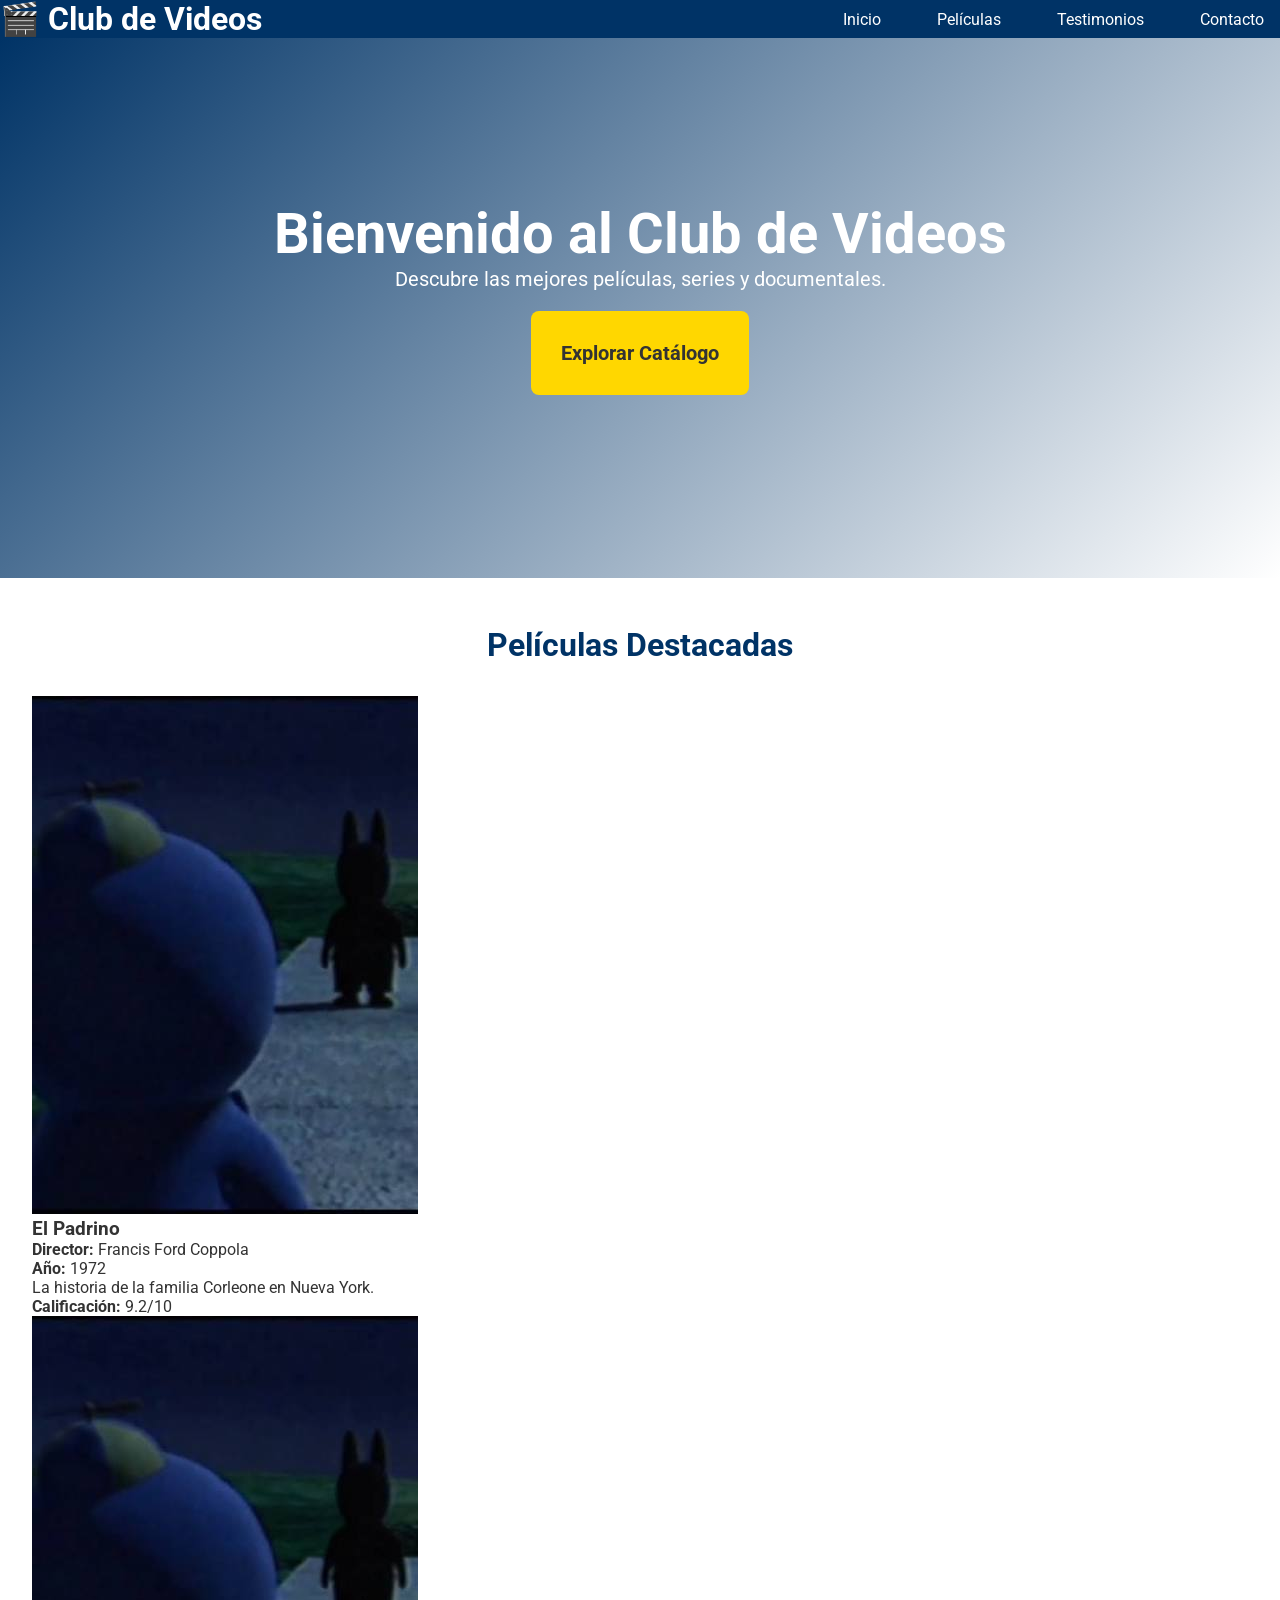
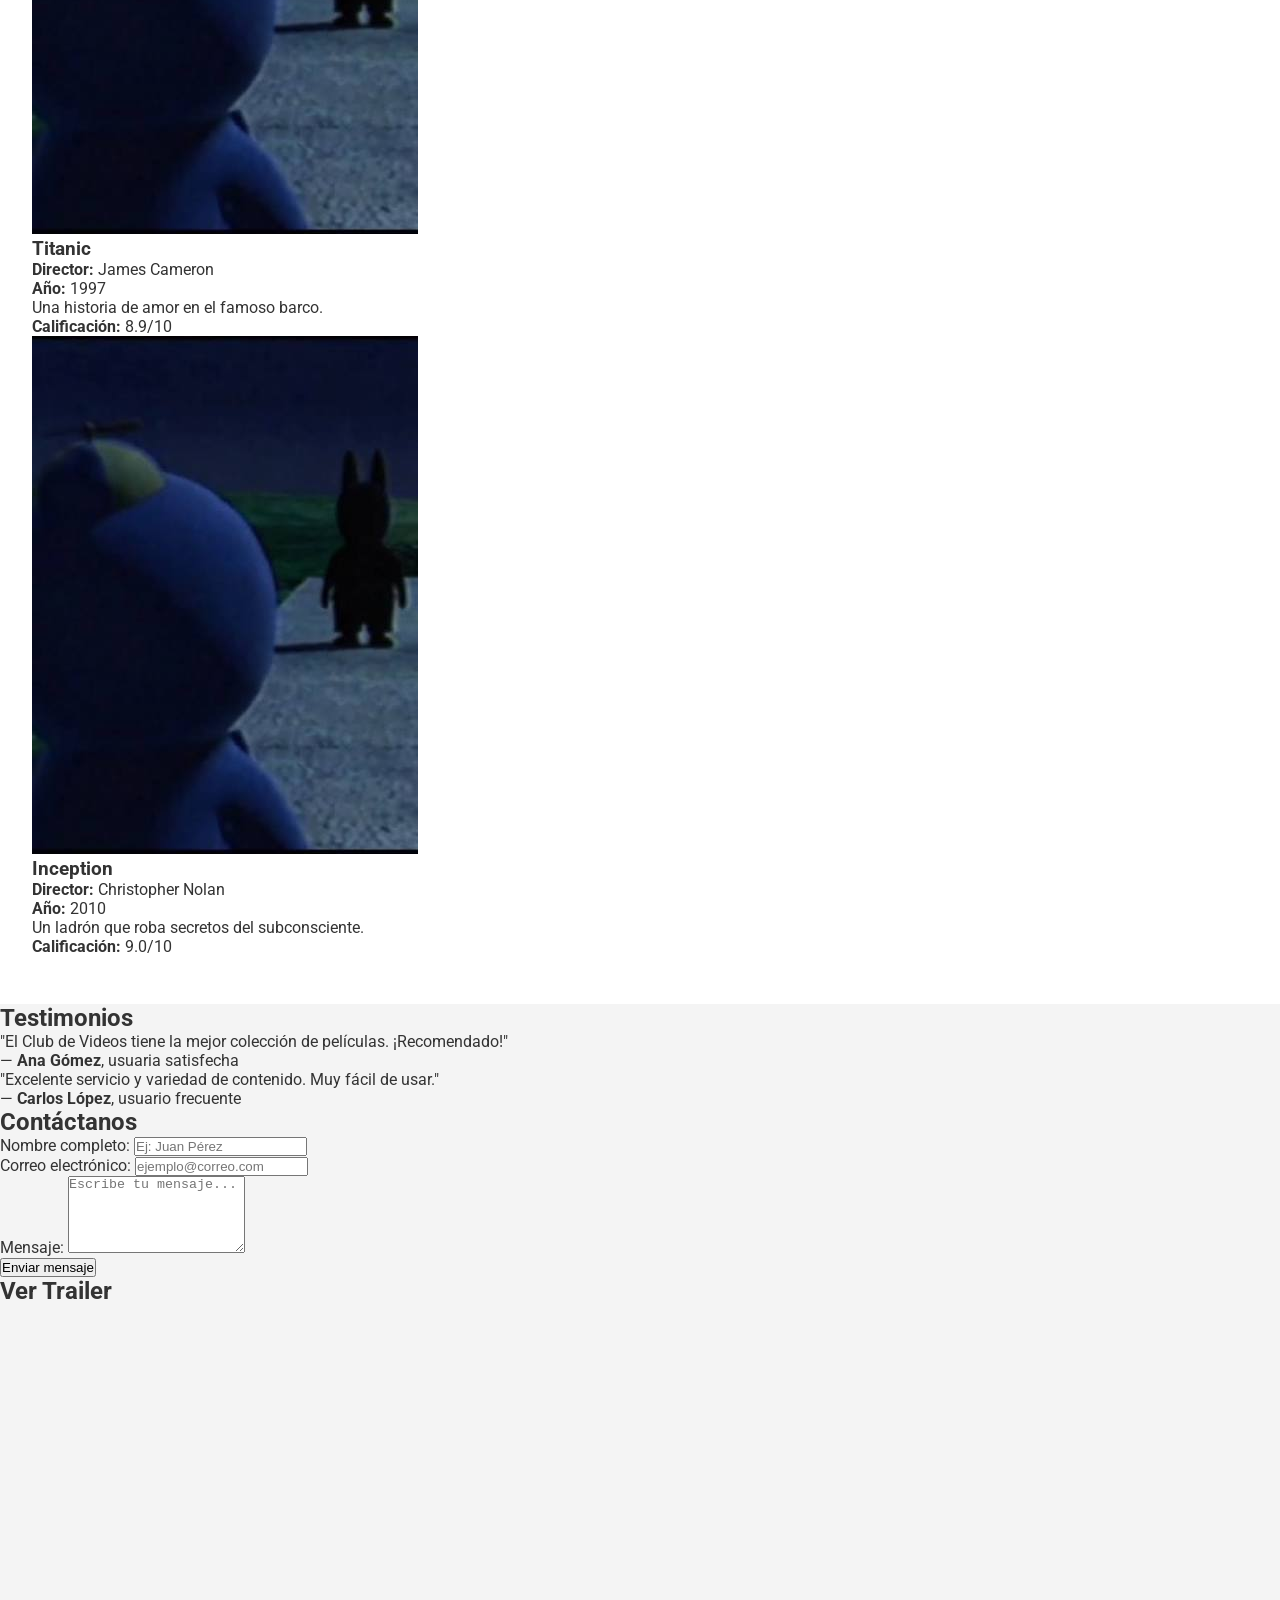
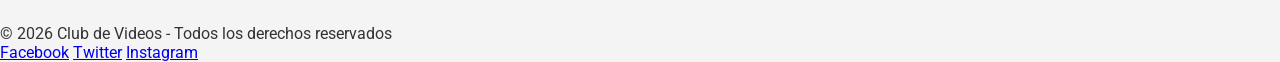
==== index0.html @ d49f8686 "Modificaciones de estilo" ====
<!DOCTYPE html>
<html lang="es">
<head>
    <meta charset="UTF-8">
    <meta name="viewport" content="width=device-width, initial-scale=1.0">
    <title>Club de Videos - Las mejores películas</title>
    <meta name="description" 
          content="Club de Videos: Disfruta de las mejores películas, series y documentales. ¡Suscríbete ahora!">
    <meta name="keywords" 
          content="películas, series, documentales, cine, entretenimiento, club de videos">
    <meta name="author" content="Club de Videos">
    <meta name="robots" content="index, follow">
    <meta property="og:title" content="Club de Videos">
    <meta property="og:description" 
          content="Disfruta de las mejores películas, series y documentales.">
    <meta property="og:image" content="https://clubvideos.com/og-image.jpg">
    <meta property="og:url" content="https://clubvideos.com">
    <meta property="og:type" content="website">
    <meta property="og:site_name" content="Club de Videos">
    <link rel="icon" href="assets/images/favicon.ico" type="image/x-icon">
    <link href="https://fonts.googleapis.com/css2?family=Roboto:wght@300;400;700&display=swap" 
          rel="stylesheet">
    <link rel="stylesheet" href="styles.css">
</head>
<body>
    <header>
        <h1>🎬 Club de Videos</h1>
        <nav>
            <ul>
                <li><a href="#inicio">Inicio</a></li>
                <li><a href="#peliculas">Películas</a></li>
                <li><a href="#testimonios">Testimonios</a></li>
                <li><a href="#contacto">Contacto</a></li>
            </ul>
        </nav>
    </header>
    <main>
        <section id="inicio">
            <h2>Bienvenido al Club de Videos</h2>
            <p>Descubre las mejores películas, series y documentales.</p>
            <a href="#peliculas">Explorar Catálogo</a>
        </section>
        <section id="peliculas">
            <h2>Películas Destacadas</h2>
            <div class="peliculas-grid">
                <article itemscope itemtype="https://schema.org/Movie">
                    <img itemprop="image" 
                         src="images/aus.jpg" 
                         alt="Cartel de la película El Padrino">
                    <h3 itemprop="name">El Padrino</h3>
                    <p><strong>Director:</strong> <span itemprop="director">Francis Ford Coppola</span></p>
                    <p><strong>Año:</strong> <span itemprop="datePublished">1972</span></p>
                    <p itemprop="description">La historia de la familia Corleone en Nueva York.</p>
                    <p><strong>Calificación:</strong> 
                        <span itemprop="aggregateRating" itemscope itemtype="https://schema.org/AggregateRating">
                            <span itemprop="ratingValue">9.2</span>/10
                        </span>
                    </p>
                </article>
                <article itemscope itemtype="https://schema.org/Movie">
                    <img itemprop="image" 
                         src="images/aus.jpg" 
                         alt="Cartel de la película Titanic">
                    <h3 itemprop="name">Titanic</h3>
                    <p><strong>Director:</strong> <span itemprop="director">James Cameron</span></p>
                    <p><strong>Año:</strong> <span itemprop="datePublished">1997</span></p>
                    <p itemprop="description">Una historia de amor en el famoso barco.</p>
                    <p><strong>Calificación:</strong> 
                        <span itemprop="aggregateRating" itemscope itemtype="https://schema.org/AggregateRating">
                            <span itemprop="ratingValue">8.9</span>/10
                        </span>
                    </p>
                </article>
                <article itemscope itemtype="https://schema.org/Movie">
                    <img itemprop="image" 
                         src="images/aus.jpg" 
                         alt="Cartel de la película Inception">
                    <h3 itemprop="name">Inception</h3>
                    <p><strong>Director:</strong> <span itemprop="director">Christopher Nolan</span></p>
                    <p><strong>Año:</strong> <span itemprop="datePublished">2010</span></p>
                    <p itemprop="description">Un ladrón que roba secretos del subconsciente.</p>
                    <p><strong>Calificación:</strong> 
                        <span itemprop="aggregateRating" itemscope itemtype="https://schema.org/AggregateRating">
                            <span itemprop="ratingValue">9.0</span>/10
                        </span>
                    </p>
                </article>
            </div>
        </section>
        <section id="testimonios">
            <h2>Testimonios</h2>
            <blockquote>
                "El Club de Videos tiene la mejor colección de películas. ¡Recomendado!"
            </blockquote>
            <p>— <strong>Ana Gómez</strong>, usuaria satisfecha</p>
            
            <blockquote>
                "Excelente servicio y variedad de contenido. Muy fácil de usar."
            </blockquote>
            <p>— <strong>Carlos López</strong>, usuario frecuente</p>
        </section>
        <section id="contacto">
            <h2>Contáctanos</h2>
            <form action="/api/contacto" method="POST">
                <div>
                    <label for="nombre">Nombre completo:</label>
                    <input type="text" 
                           id="nombre" 
                           name="nombre" 
                           required 
                           minlength="3" 
                           maxlength="50" 
                           placeholder="Ej: Juan Pérez">
                </div>
                <div>
                    <label for="email">Correo electrónico:</label>
                    <input type="email" 
                           id="email" 
                           name="email" 
                           required 
                           placeholder="ejemplo@correo.com">
                </div>
                <div>
                    <label for="mensaje">Mensaje:</label>
                    <textarea id="mensaje" 
                              name="mensaje" 
                              required 
                              minlength="10" 
                              rows="5" 
                              placeholder="Escribe tu mensaje..."></textarea>
                </div>
                <button type="submit">Enviar mensaje</button>
            </form>
        </section>
    </main>
    <section id="trailers">
        <h2>Ver Trailer</h2>
        <iframe width="560" 
                height="315" 
                src="https://www.youtube.com/embed/KGW_5fPY6As?si=II7alvJVHbqDwsUa" 
                title="Trailer de película" 
                frameborder="0" 
                allow="accelerometer; autoplay; clipboard-write; encrypted-media; gyroscope; picture-in-picture" 
                allowfullscreen>
        </iframe>
    </section>
    <footer>
        <p>&copy; 2026 Club de Videos - Todos los derechos reservados</p>
        <!-- Enlaces a redes sociales (se estilarán en la Semana 3) -->
        <div class="social-links">
            <a href="#">Facebook</a>
            <a href="#">Twitter</a>
            <a href="#">Instagram</a>
        </div>
    </footer>
    <style>

    </style>
</body>
</html>
---- styles.css ----
:root{
    --color-primary:#003366;
    --color-primary-light:#004c99;
    --color-secondary:#ffd700;
    --color-background:#f4f4f4;
    --color-text:#333333;
    --color-text-light:#666666;
    --color-white:#fff; /* #ffffff */

    /* Tipos de fuentes */
    --font-family:'Roboto', arial, sans-serif;
    --font-size-base:16px;
    --font-size-large:1.25rem;
    --font-size-xl:2rem;
    --font-size-xxl:3.5rem;

    /* Espaciados */
    --spacing-small:8px;
    --spacing-medium:16px;
    --spacing-large:24px;
    --spacing-xl:32px;
    --spacing-xxl:48px;

    /* Transiciones */
    --transition-fast: 0.2s ease;
    --transition-medium: 0.3s ease;
}

*{
    margin:0; /* px */
    padding:0; /* Contenido va a estar en toda la página */
    box-sizing: border-box;
}

body{
    font-family: var(--font-family);
    font-size: var(--font-size-base);
    color: var(--color-text);
    background-color: var(--color-background);
}

header{
    display:flex;
    justify-content: space-between; /* Da espacio entre los elementos */
    align-items: center; /* Centrear elementos verticalmente */

    background-color: var(--color-primary);
    color: var(--color-white);
}

header h1{
    font-size: var(--font-size-xl);
    font-weight: 700;
    color: var(--color-white);
}

nav ul{
    display: flex;
    list-style: none;
    gap: var(--spacing-large);
}

nav ul li a{
    color: var(--color-white);
    text-decoration: none;
    padding: var(--spacing-small) var(--spacing-medium);
    border-radius: 4px;
}

nav ul li a:hover{
    background-color: #585858;
    color: var(--color-secondary);
}

#inicio{
    display: flex;
    flex-direction: column;
    justify-content: center;
    align-items: center;
    text-align: center;
    padding: var(--spacing-xxl) var(--spacing-xl);

    min-height: 60vh;
    background: linear-gradient(135deg, var(--color-primary), white);
    color: var(--color-white);
}

/* main section h2 */
#inicio h2{
    font-size: var(--font-size-xxl);
    font-weight: 700;
}

#inicio p{
    font-size: var(--font-size-large);
}

#inicio a{
    background-color: var(--color-secondary);
    color: var(--color-text);
    border-radius: 8px;
    text-decoration: none;
    font-weight: 700;
    font-size: var(--font-size-large);
    margin: 20px;
    padding: 30px;
    transition: all var(--transition-medium);
    animation: fadeIn 2s ease-in-out;
}

#inicio a:hover{
    transform: scale(1.05);
    box-shadow: var(--color-text);
    background-color: #f7dc3f;
}

#peliculas{
    padding: var(--spacing-xxl) var(--font-size-xl);
    background-color: var(--color-white);
}

#peliculas h2{
    font-size: var(--font-size-xl);
    color: var(--color-primary);
    text-align: center;
    margin-bottom: var(--spacing-xl);
}
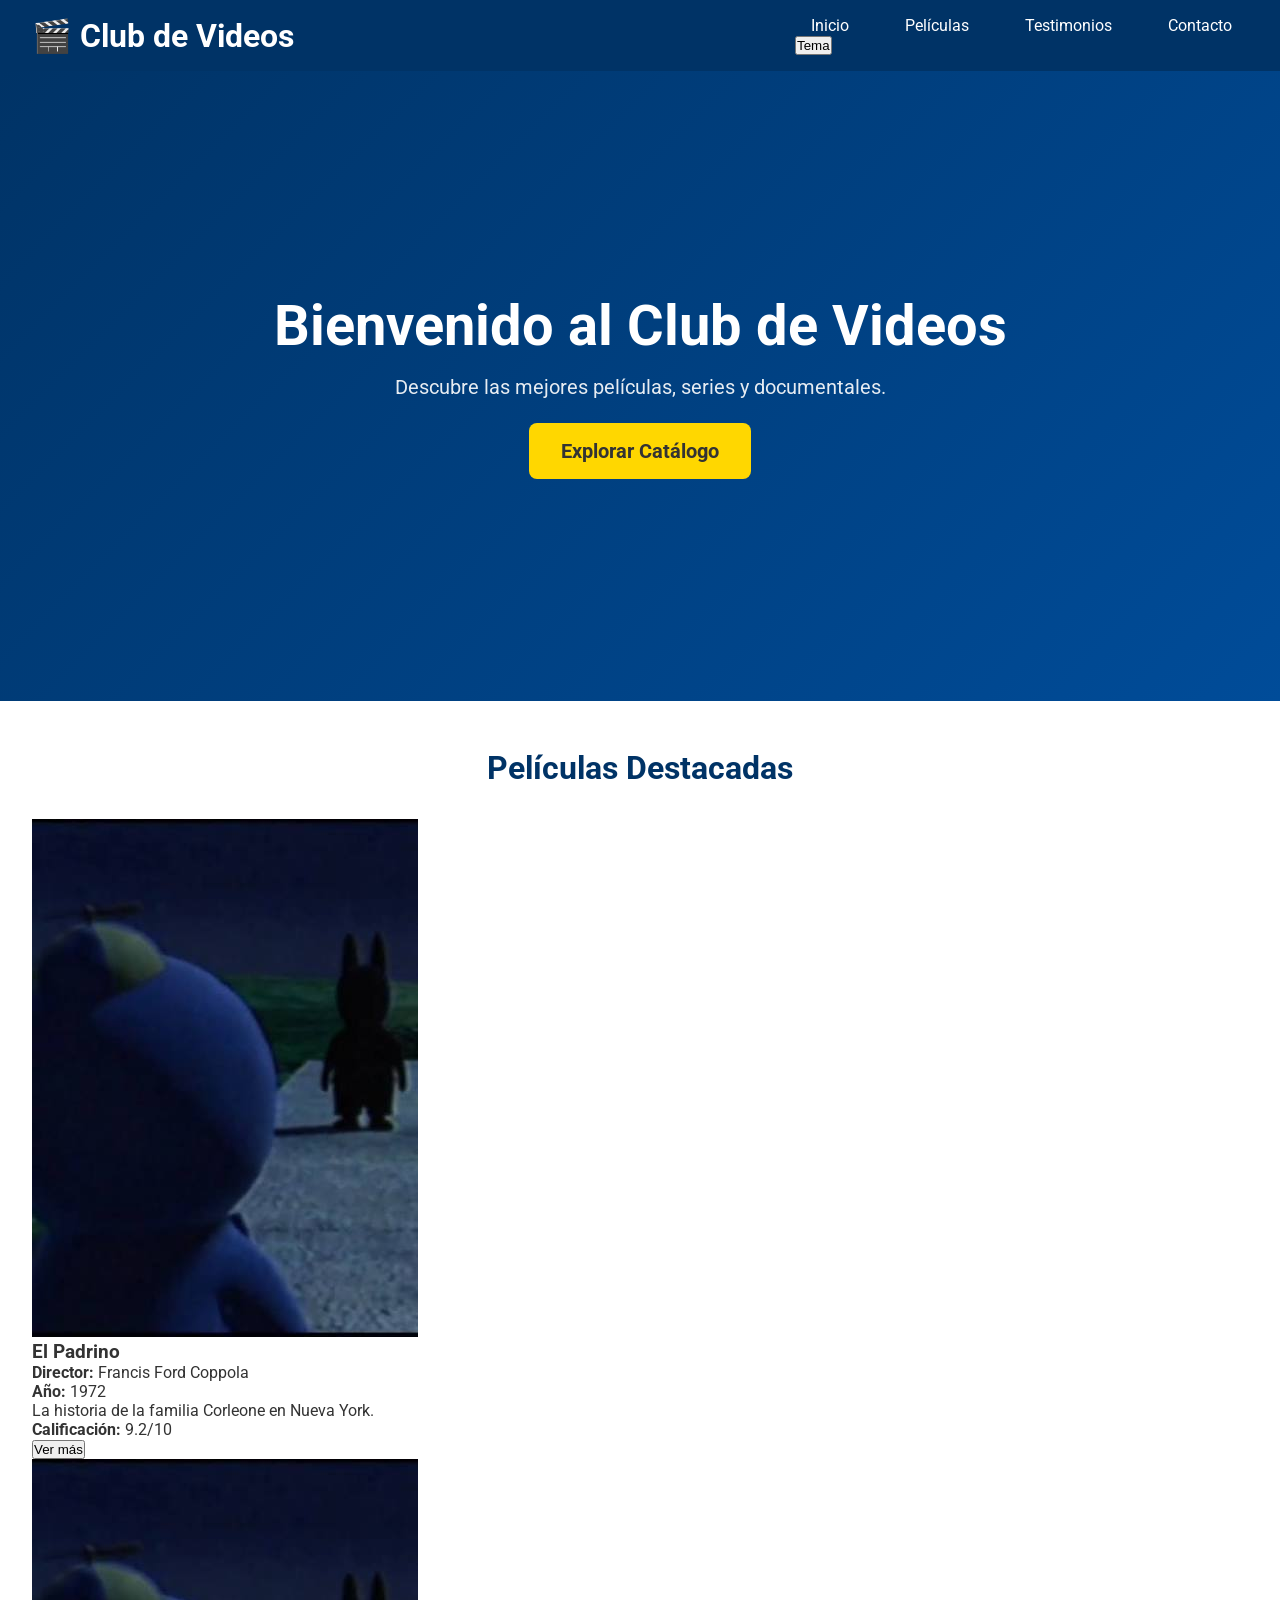
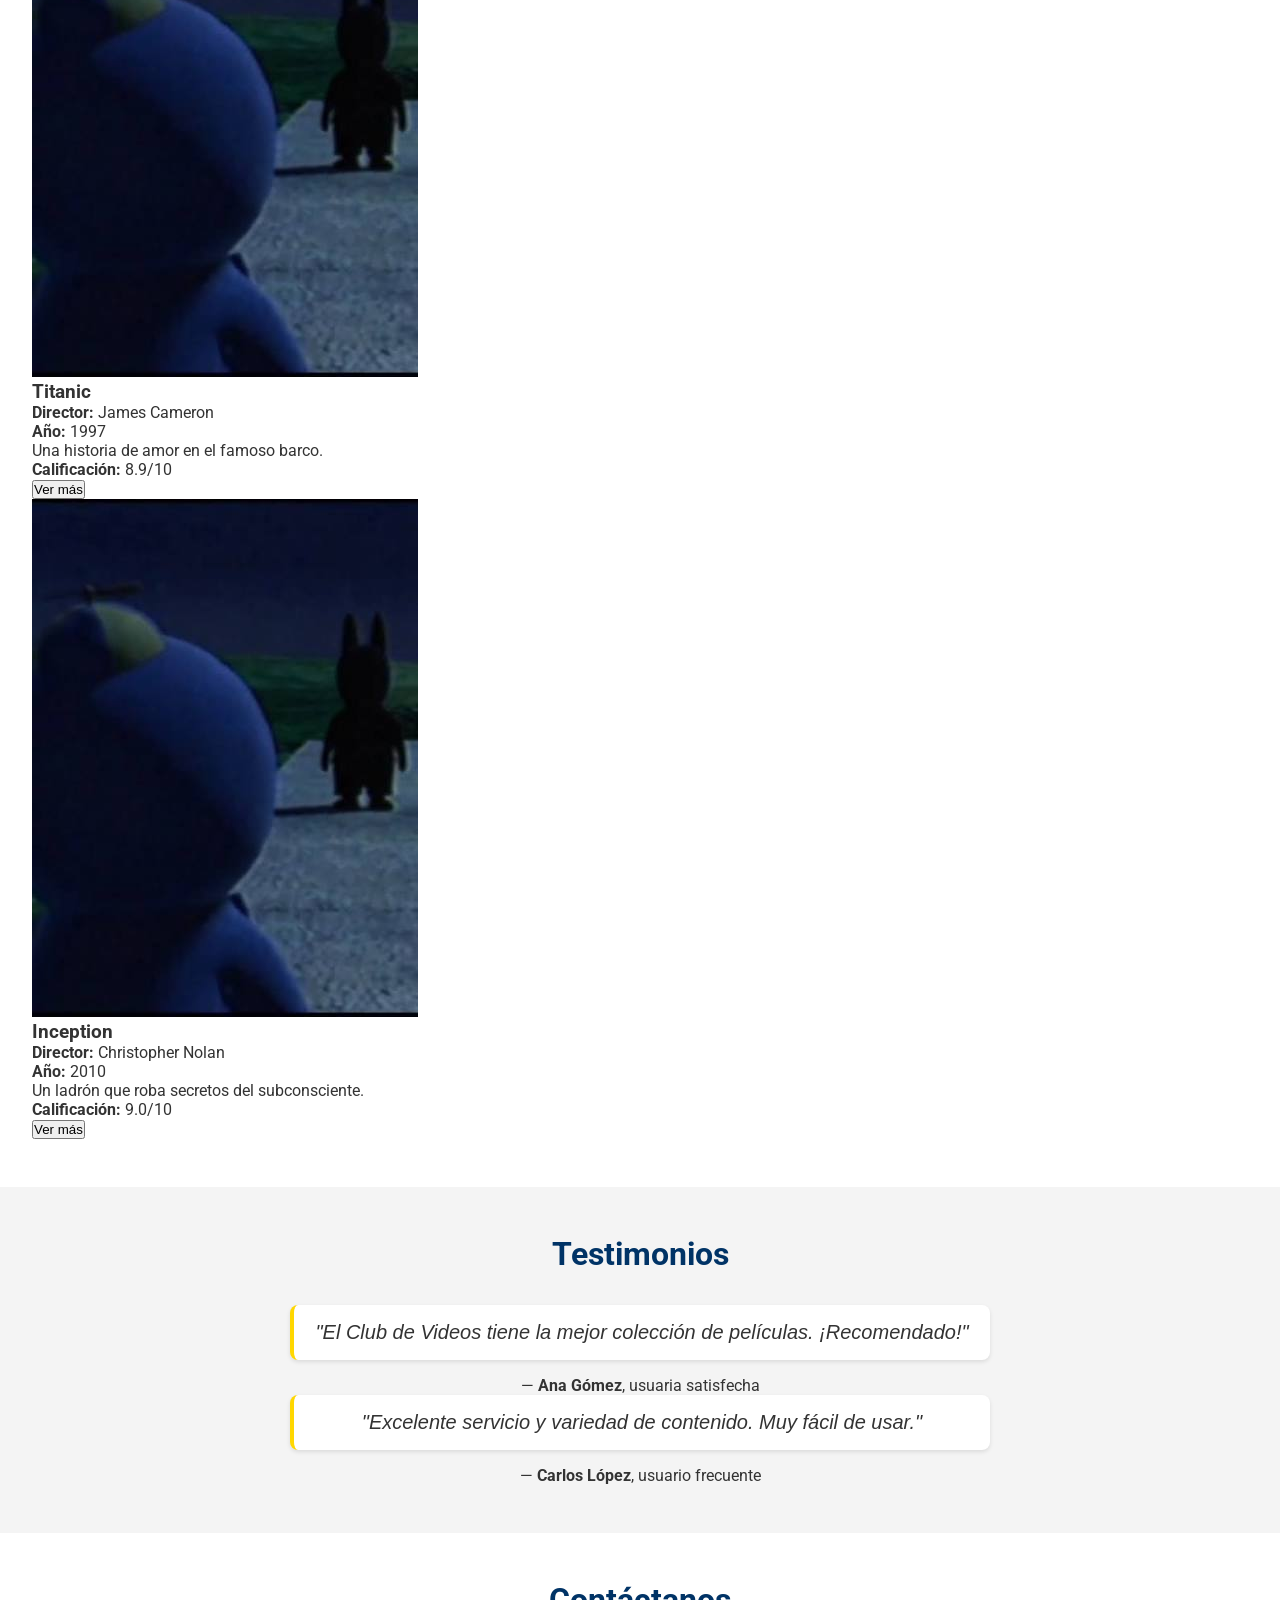
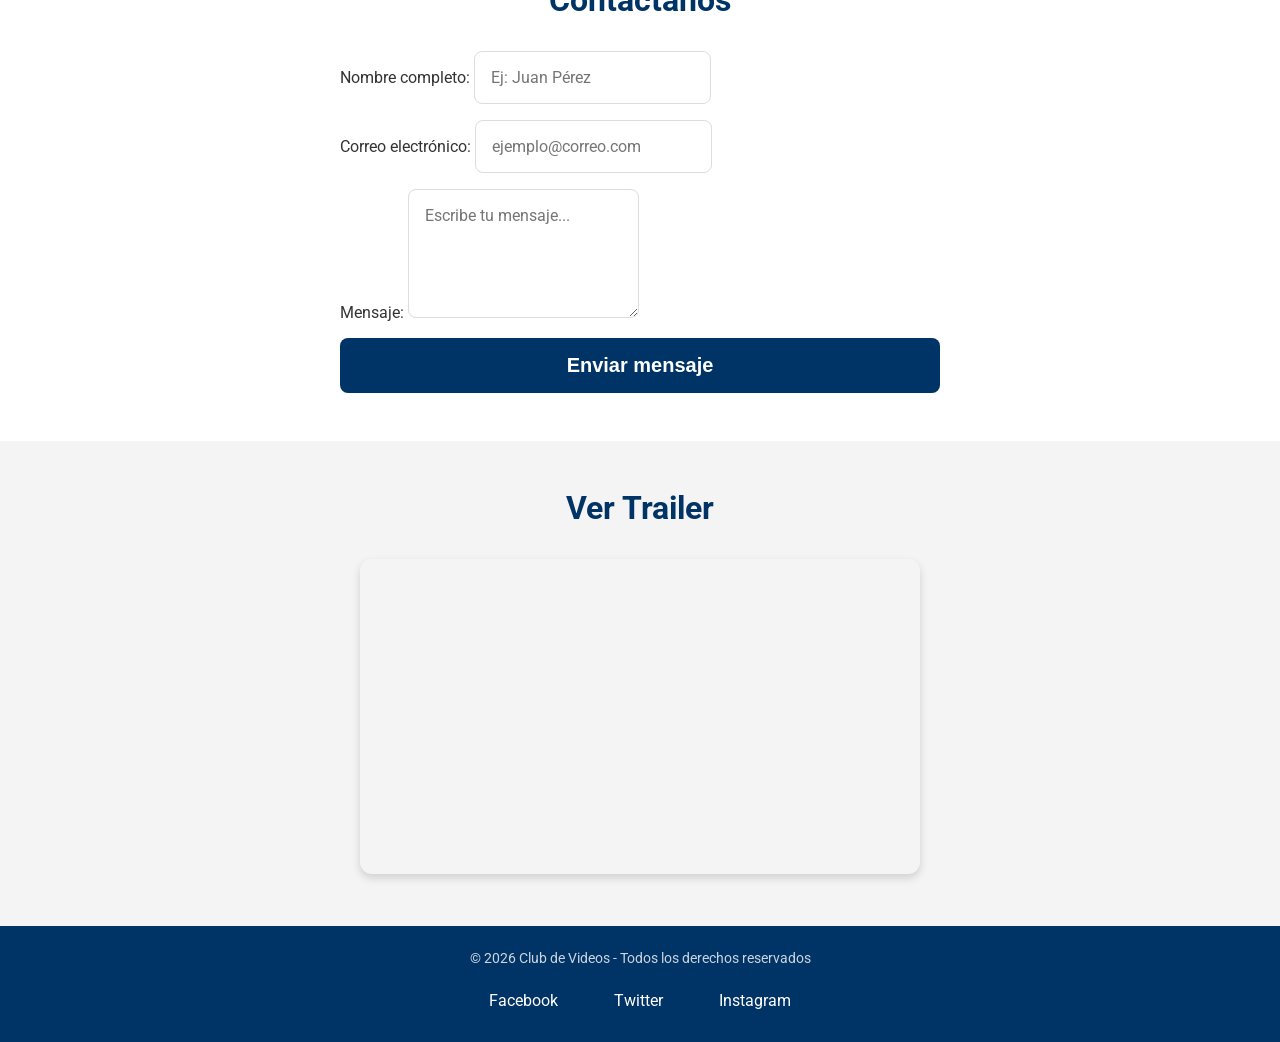
==== commit 03ae9dc7: "Organización de la página web" ====
--- a/index0.html
+++ b/index0.html
@@ -23,78 +23,82 @@
     <link rel="stylesheet" href="styles.css">
 </head>
 <body>
-    <header>
-        <h1>🎬 Club de Videos</h1>
-        <nav>
-            <ul>
-                <li><a href="#inicio">Inicio</a></li>
-                <li><a href="#peliculas">Películas</a></li>
-                <li><a href="#testimonios">Testimonios</a></li>
-                <li><a href="#contacto">Contacto</a></li>
+    <header class="header">
+        <h1 class="header__logo">🎬 Club de Videos</h1>
+        <nav class="header__nav">
+            <ul class="header__menu">
+                <li><a class="header__link" class="header__link" href="#inicio">Inicio</a></li>
+                <li><a class="header__link" href="#peliculas">Películas</a></li>
+                <li><a class="header__link" href="#testimonios">Testimonios</a></li>
+                <li><a class="header__link" href="#contacto">Contacto</a></li>
             </ul>
+            <button class="header__toggle">Tema</button><!-- to do -->
         </nav>
     </header>
     <main>
-        <section id="inicio">
-            <h2>Bienvenido al Club de Videos</h2>
-            <p>Descubre las mejores películas, series y documentales.</p>
-            <a href="#peliculas">Explorar Catálogo</a>
+        <section id="inicio" class="hero">
+            <h2 class="hero__title">Bienvenido al Club de Videos</h2>
+            <p class="hero__subtitle">Descubre las mejores películas, series y documentales.</p>
+            <a class="hero__cta" href="#peliculas">Explorar Catálogo</a>
         </section>
-        <section id="peliculas">
-            <h2>Películas Destacadas</h2>
-            <div class="peliculas-grid">
-                <article itemscope itemtype="https://schema.org/Movie">
-                    <img itemprop="image" 
-                         src="images/aus.jpg" 
+        <section id="peliculas" class="card">
+            <h2 class="card__title">Películas Destacadas</h2>
+            <div class="card__grid"><!-- to do reemplazo de '-' por '__'-->
+                <article class="card card--featured" itemscope itemtype="https://schema.org/Movie">
+                    <img itemprop="image" class="card__image"
+                         src="assets/images/aus.jpg" 
                          alt="Cartel de la película El Padrino">
-                    <h3 itemprop="name">El Padrino</h3>
-                    <p><strong>Director:</strong> <span itemprop="director">Francis Ford Coppola</span></p>
-                    <p><strong>Año:</strong> <span itemprop="datePublished">1972</span></p>
-                    <p itemprop="description">La historia de la familia Corleone en Nueva York.</p>
-                    <p><strong>Calificación:</strong> 
+                    <h3 itemprop="name" class="card__title">El Padrino</h3><!-- to do -->
+                    <p class="card_director"><strong>Director:</strong> <span itemprop="director">Francis Ford Coppola</span></p>
+                    <p class="card__year"><strong>Año:</strong> <span itemprop="datePublished">1972</span></p>
+                    <p class="card__description" itemprop="description">La historia de la familia Corleone en Nueva York.</p>
+                    <p class="card__rating"><strong>Calificación:</strong> 
                         <span itemprop="aggregateRating" itemscope itemtype="https://schema.org/AggregateRating">
                             <span itemprop="ratingValue">9.2</span>/10
                         </span>
                     </p>
+                    <button class="card__button">Ver más</button>
                 </article>
-                <article itemscope itemtype="https://schema.org/Movie">
-                    <img itemprop="image" 
-                         src="images/aus.jpg" 
+                <article class="card card--featured" itemscope itemtype="https://schema.org/Movie">
+                    <img itemprop="image" class="card__image"
+                         src="assets/images/aus.jpg" 
                          alt="Cartel de la película Titanic">
-                    <h3 itemprop="name">Titanic</h3>
-                    <p><strong>Director:</strong> <span itemprop="director">James Cameron</span></p>
-                    <p><strong>Año:</strong> <span itemprop="datePublished">1997</span></p>
-                    <p itemprop="description">Una historia de amor en el famoso barco.</p>
-                    <p><strong>Calificación:</strong> 
+                    <h3 itemprop="name" class="card__title">Titanic</h3>
+                    <p class="card_director"><strong>Director:</strong> <span itemprop="director">James Cameron</span></p>
+                    <p class="card__year"><strong>Año:</strong> <span itemprop="datePublished">1997</span></p>
+                    <p class="card__description" itemprop="description">Una historia de amor en el famoso barco.</p>
+                    <p class="card__rating"><strong>Calificación:</strong> 
                         <span itemprop="aggregateRating" itemscope itemtype="https://schema.org/AggregateRating">
                             <span itemprop="ratingValue">8.9</span>/10
                         </span>
                     </p>
+                    <button class="card__button">Ver más</button>
                 </article>
-                <article itemscope itemtype="https://schema.org/Movie">
-                    <img itemprop="image" 
-                         src="images/aus.jpg" 
+                <article class="card card--featured" itemscope itemtype="https://schema.org/Movie">
+                    <img itemprop="image" class="card__image"
+                         src="assets/images/aus.jpg" 
                          alt="Cartel de la película Inception">
-                    <h3 itemprop="name">Inception</h3>
-                    <p><strong>Director:</strong> <span itemprop="director">Christopher Nolan</span></p>
-                    <p><strong>Año:</strong> <span itemprop="datePublished">2010</span></p>
-                    <p itemprop="description">Un ladrón que roba secretos del subconsciente.</p>
-                    <p><strong>Calificación:</strong> 
+                    <h3 itemprop="name" class="card__title">Inception</h3>
+                    <p class="card_director"><strong>Director:</strong> <span itemprop="director">Christopher Nolan</span></p>
+                    <p class="card__year"><strong>Año:</strong> <span itemprop="datePublished">2010</span></p>
+                    <p class="card__description" itemprop="description">Un ladrón que roba secretos del subconsciente.</p>
+                    <p class="card__rating"><strong>Calificación:</strong> 
                         <span itemprop="aggregateRating" itemscope itemtype="https://schema.org/AggregateRating">
                             <span itemprop="ratingValue">9.0</span>/10
                         </span>
                     </p>
+                    <button class="card__button">Ver más</button><!-- to do -->
                 </article>
             </div>
         </section>
-        <section id="testimonios">
-            <h2>Testimonios</h2>
-            <blockquote>
+        <section class="testimonials" id="testimonios">
+            <h2 class="testimonials__title">Testimonios</h2>
+            <blockquote class="testimonials__quote"><!-- to do -->
                 "El Club de Videos tiene la mejor colección de películas. ¡Recomendado!"
             </blockquote>
             <p>— <strong>Ana Gómez</strong>, usuaria satisfecha</p>
             
-            <blockquote>
+            <blockquote class="testimonials__quote">
                 "Excelente servicio y variedad de contenido. Muy fácil de usar."
             </blockquote>
             <p>— <strong>Carlos López</strong>, usuario frecuente</p>
--- a/styles.css
+++ b/styles.css
@@ -21,6 +21,11 @@
     --spacing-xl:32px;
     --spacing-xxl:48px;
 
+    /* Qué será */
+    --shadow-small: 0 2px 4px rgba(0,0,0,0.1);
+    --shadow-medium: 0 4px 8px rgba(0,0,0,0.15);
+    --shadow-hover: 0 8px 24px rgba(0,0,0,0.25);
+
     /* Transiciones */
     --transition-fast: 0.2s ease;
     --transition-medium: 0.3s ease;
@@ -43,9 +48,10 @@
     display:flex;
     justify-content: space-between; /* Da espacio entre los elementos */
     align-items: center; /* Centrear elementos verticalmente */
-
+    padding: var(--spacing-medium) var(--spacing-xl); /* NUEVO */
     background-color: var(--color-primary);
     color: var(--color-white);
+    box-shadow: var(--shadow-small); /* NUEVO */
 }
 
 header h1{
@@ -65,10 +71,11 @@
     text-decoration: none;
     padding: var(--spacing-small) var(--spacing-medium);
     border-radius: 4px;
+    transition: all var(--transition-fast); /* NUEVO */
 }
 
 nav ul li a:hover{
-    background-color: #585858;
+    background-color: rgba(255, 255, 255, 0.15);
     color: var(--color-secondary);
 }
 
@@ -81,7 +88,7 @@
     padding: var(--spacing-xxl) var(--spacing-xl);
 
     min-height: 60vh;
-    background: linear-gradient(135deg, var(--color-primary), white);
+    background: linear-gradient(135deg, var(--color-primary), var(--color-primary-light));
     color: var(--color-white);
 }
 
@@ -89,21 +96,26 @@
 #inicio h2{
     font-size: var(--font-size-xxl);
     font-weight: 700;
+    margin-bottom: var(--spacing-medium);
+    animation: fadeIn 1.5s ease-in-out;
 }
 
 #inicio p{
     font-size: var(--font-size-large);
+    margin-bottom: var(--spacing-large);
+    opacity: 0.9;
+    animation: slideIn 1.8s ease-out;
 }
 
 #inicio a{
+    display: inline-block;
     background-color: var(--color-secondary);
     color: var(--color-text);
+    padding: var(--spacing-medium) var(--spacing-xl);
     border-radius: 8px;
     text-decoration: none;
     font-weight: 700;
     font-size: var(--font-size-large);
-    margin: 20px;
-    padding: 30px;
     transition: all var(--transition-medium);
     animation: fadeIn 2s ease-in-out;
 }
@@ -124,4 +136,300 @@
     color: var(--color-primary);
     text-align: center;
     margin-bottom: var(--spacing-xl);
+}
+
+/* NUEVO */
+
+.peliculas-grid {
+    display: flex;
+    flex-wrap: wrap;
+    justify-content: center;
+    gap: var(--spacing-large);
+    max-width: 1200px;
+    margin: 0 auto;
+}
+
+.peliculas-grid article {
+    display: flex;
+    flex-direction: column;
+    flex: 1;
+    min-width: 250px;
+    max-width: 300px;
+    background-color: var(--color-white);
+    border-radius: 12px;
+    box-shadow: var(--shadow-medium);
+    overflow: hidden;
+    transition: all var(--transition-medium);
+}
+
+.peliculas-grid article:hover {
+    transform: translateY(-8px); /* Va hacia arriba */
+    box-shadow: var(--shadow-hover);
+}
+
+.peliculas-grid article img {
+    width: 100%;
+    height: 300px;
+    object-fit: cover;
+    object-position: center;
+}
+
+.peliculas-grid article h3 {
+    font-size: var(--font-size-large);
+    color: var(--color-primary);
+    padding: var(--spacing-medium) var(--spacing-medium) var(--spacing-small);
+}
+
+.peliculas-grid article p {
+    color: var(--color-text-light);
+    padding: 0 var(--spacing-medium) var(--spacing-small);
+    font-size: 0.9rem;
+}
+
+#testimonios {
+    padding: var(--spacing-xxl) var(--spacing-xl);
+    background-color: var(--color-background);
+    text-align: center;
+}
+
+#testimonios h2 {
+    font-size: var(--font-size-xl);
+    color: var(--color-primary);
+    margin-bottom: var(--spacing-xl);
+}
+
+#testimonios blockquote {
+    font-size: var(--font-size-large);
+    font-style: italic;
+    max-width: 700px;
+    margin: 0 auto var(--spacing-medium);
+    padding: var(--spacing-medium);
+    border-left: 4px solid var(--color-secondary);
+    background-color: var(--color-white);
+    border-radius: 8px;
+    box-shadow: var(--shadow-small);
+}
+
+#contacto {
+    padding: var(--spacing-xxl) var(--spacing-xl);
+    background-color: var(--color-white);
+}
+
+#contacto h2 {
+    font-size: var(--font-size-xl);
+    color: var(--color-primary);
+    text-align: center;
+    margin-bottom: var(--spacing-xl);
+}
+
+form {
+    max-width: 600px;
+    margin: 0 auto;
+    display: flex;
+    flex-direction: column;
+    gap: var(--spacing-medium);
+}
+
+form input, /* Están separados porque son elementos separados */
+form textarea {
+    padding: var(--spacing-medium);
+    border: 1px solid #ddd;
+    border-radius: 8px;
+    font-size: var(--font-size-base);
+    font-family: var(--font-family);
+    transition: border-color var(--transition-fast);
+}
+
+form input:focus, /* Cuando se hace clic y el cursor titila. El cursor que titila es el focus */
+form textarea:focus {
+    outline: none;
+    border-color: var(--color-primary);
+    box-shadow: 0 0 0 3px rgba(0, 51, 102, 0.2);
+}
+
+form textarea {
+    resize: vertical;
+    min-height: 120px;
+}
+
+form button {
+    background-color: var(--color-primary);
+    color: var(--color-white);
+    padding: var(--spacing-medium);
+    border: none; /* Se quita el borde, pues solo necesitamos el contenido */
+    border-radius: 8px;
+    font-weight: 700;
+    font-size: var(--font-size-large);
+    cursor: pointer; /* Para transformar el cursor a una manito */
+    transition: all var(--transition-medium);
+}
+
+form button:hover {
+    background-color: var(--color-secondary);
+    color: var(--color-text);
+    transform: scale(1.02);
+    box-shadow: var(--shadow-medium);
+}
+
+#trailers {
+    padding: var(--spacing-xxl) var(--spacing-xl);
+    text-align: center;
+    background-color: var(--color-background);
+}
+
+#trailers h2 {
+    font-size: var(--font-size-xl);
+    color: var(--color-primary);
+    margin-bottom: var(--spacing-xl);
+}
+
+#trailers iframe {
+    max-width: 100%;
+    border-radius: 12px;
+    box-shadow: var(--shadow-medium);
+}
+
+footer {
+    background-color: var(--color-primary);
+    color: var(--color-white);
+    padding: var(--spacing-large) var(--spacing-xl);
+    text-align: center;
+}
+
+footer p {
+    font-size: 0.9rem;
+    opacity: 0.8;
+    margin-bottom: var(--spacing-medium);
+}
+
+footer .social-links {
+    display: flex;
+    justify-content: center;
+    gap: var(--spacing-large);
+}
+
+footer .social-links a {
+    color: var(--color-white);
+    text-decoration: none;
+    padding: var(--spacing-small) var(--spacing-medium);
+    border-radius: 4px;
+    transition: all var(--transition-fast);
+}
+
+footer .social-links a:hover {
+    background-color: rgba(255, 255, 255, 0.1);
+    color: var(--color-secondary);
+}
+
+@media (min-width: 768px) { /* Media query: Para adaptar a otros dispositivos */
+    #inicio {
+        min-height: 50vh;
+        padding: var(--spacing-xxl) var(--spacing-xxl);
+    }
+    #inicio h2 {
+        font-size: 3rem;
+    }
+    .peliculas-grid {
+        display: grid;
+        grid-template-columns: repeat(2, 1fr);
+        gap: var(--spacing-large);
+    }
+    .peliculas-grid article {
+        min-width: 0;
+        max-width: 100%;
+    }
+}
+
+@media (min-width: 1024px) {
+    #inicio {
+        min-height: 70vh;
+    }
+    #inicio h2 {
+        font-size: var(--font-size-xxl);
+    }
+    .peliculas-grid {
+        grid-template-columns: repeat(3, 1fr);
+    }
+}
+
+@media (max-width: 480px) {
+    header {
+        flex-direction: column;
+        text-align: center;
+        padding: var(--spacing-medium);
+    }
+    header h1 {
+        font-size: var(--font-size-large);
+        margin-bottom: var(--spacing-small);
+    }
+    nav ul {
+        flex-direction: column;
+        gap: var(--spacing-small);
+    }
+    nav ul li a {
+        display: block;
+        padding: var(--spacing-small);
+    }
+    #inicio {
+        padding: var(--spacing-large);
+        min-height: 40vh;
+    }
+    #inicio h2 {
+        font-size: var(--font-size-xl);
+    }
+    #inicio p {
+        font-size: var(--font-size-base);
+    }
+    #inicio a {
+        padding: var(--spacing-small) var(--spacing-large);
+        font-size: var(--font-size-base);
+    }
+    .peliculas-grid {
+        flex-direction: column;
+        align-items: center;
+    }
+    .peliculas-grid article {
+        max-width: 100%;
+        width: 100%;
+    }
+    .peliculas-grid article img {
+        height: 200px;
+    }
+    #trailers iframe {
+        height: 200px;
+    }
+}
+
+@keyframes fadeIn { /* Para animaciones (detalles) */
+    0% {
+        opacity: 0;
+        transform: translateY(-20px);
+    }
+    100% {
+        opacity: 1;
+        transform: translateY(0);
+    }
+}
+
+@keyframes slideIn {
+    0% {
+        opacity: 0;
+        transform: translateX(-50px);
+    }
+    100% {
+        opacity: 1;
+        transform: translateX(0);
+    }
+}
+
+.peliculas-grid article:nth-child(1) {
+    animation: fadeIn 0.5s ease-out;
+}
+
+.peliculas-grid article:nth-child(2) {
+    animation: fadeIn 0.7s ease-out;
+}
+
+.peliculas-grid article:nth-child(3) {
+    animation: fadeIn 0.9s ease-out;
 }
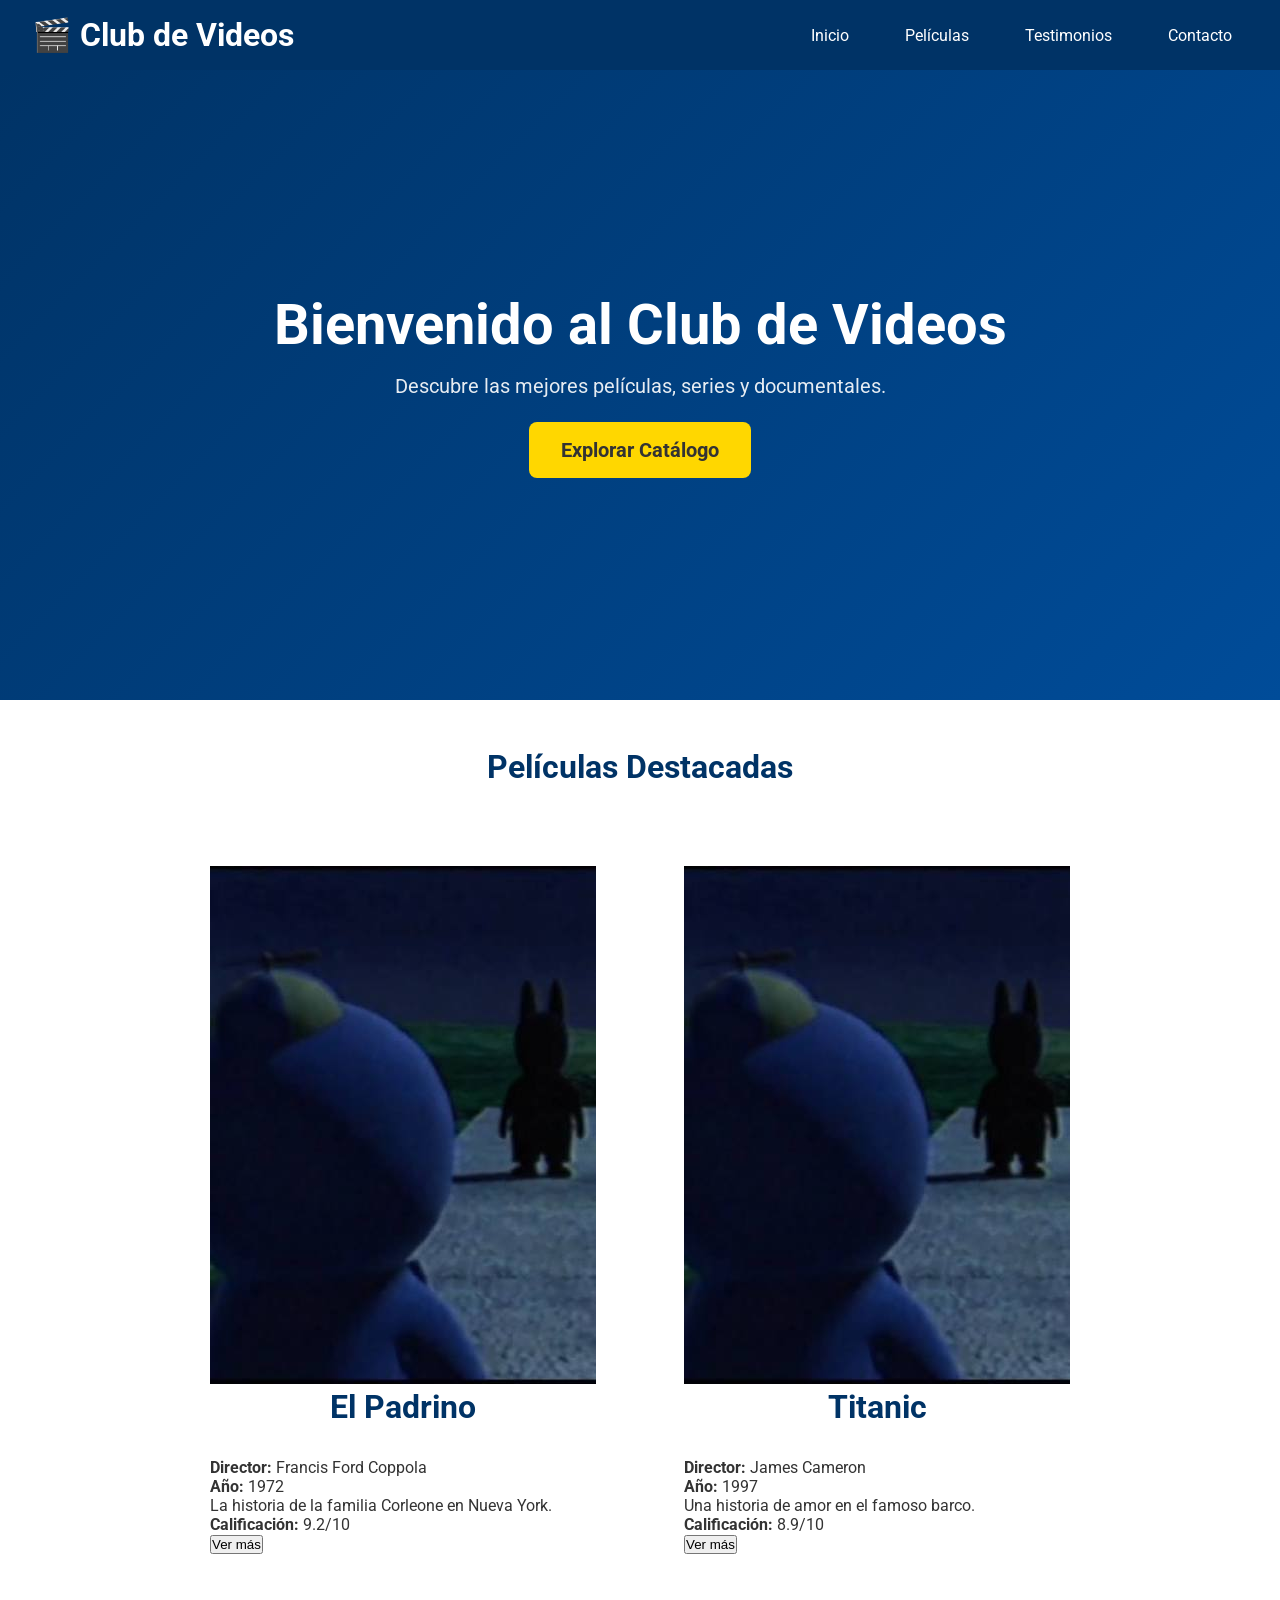
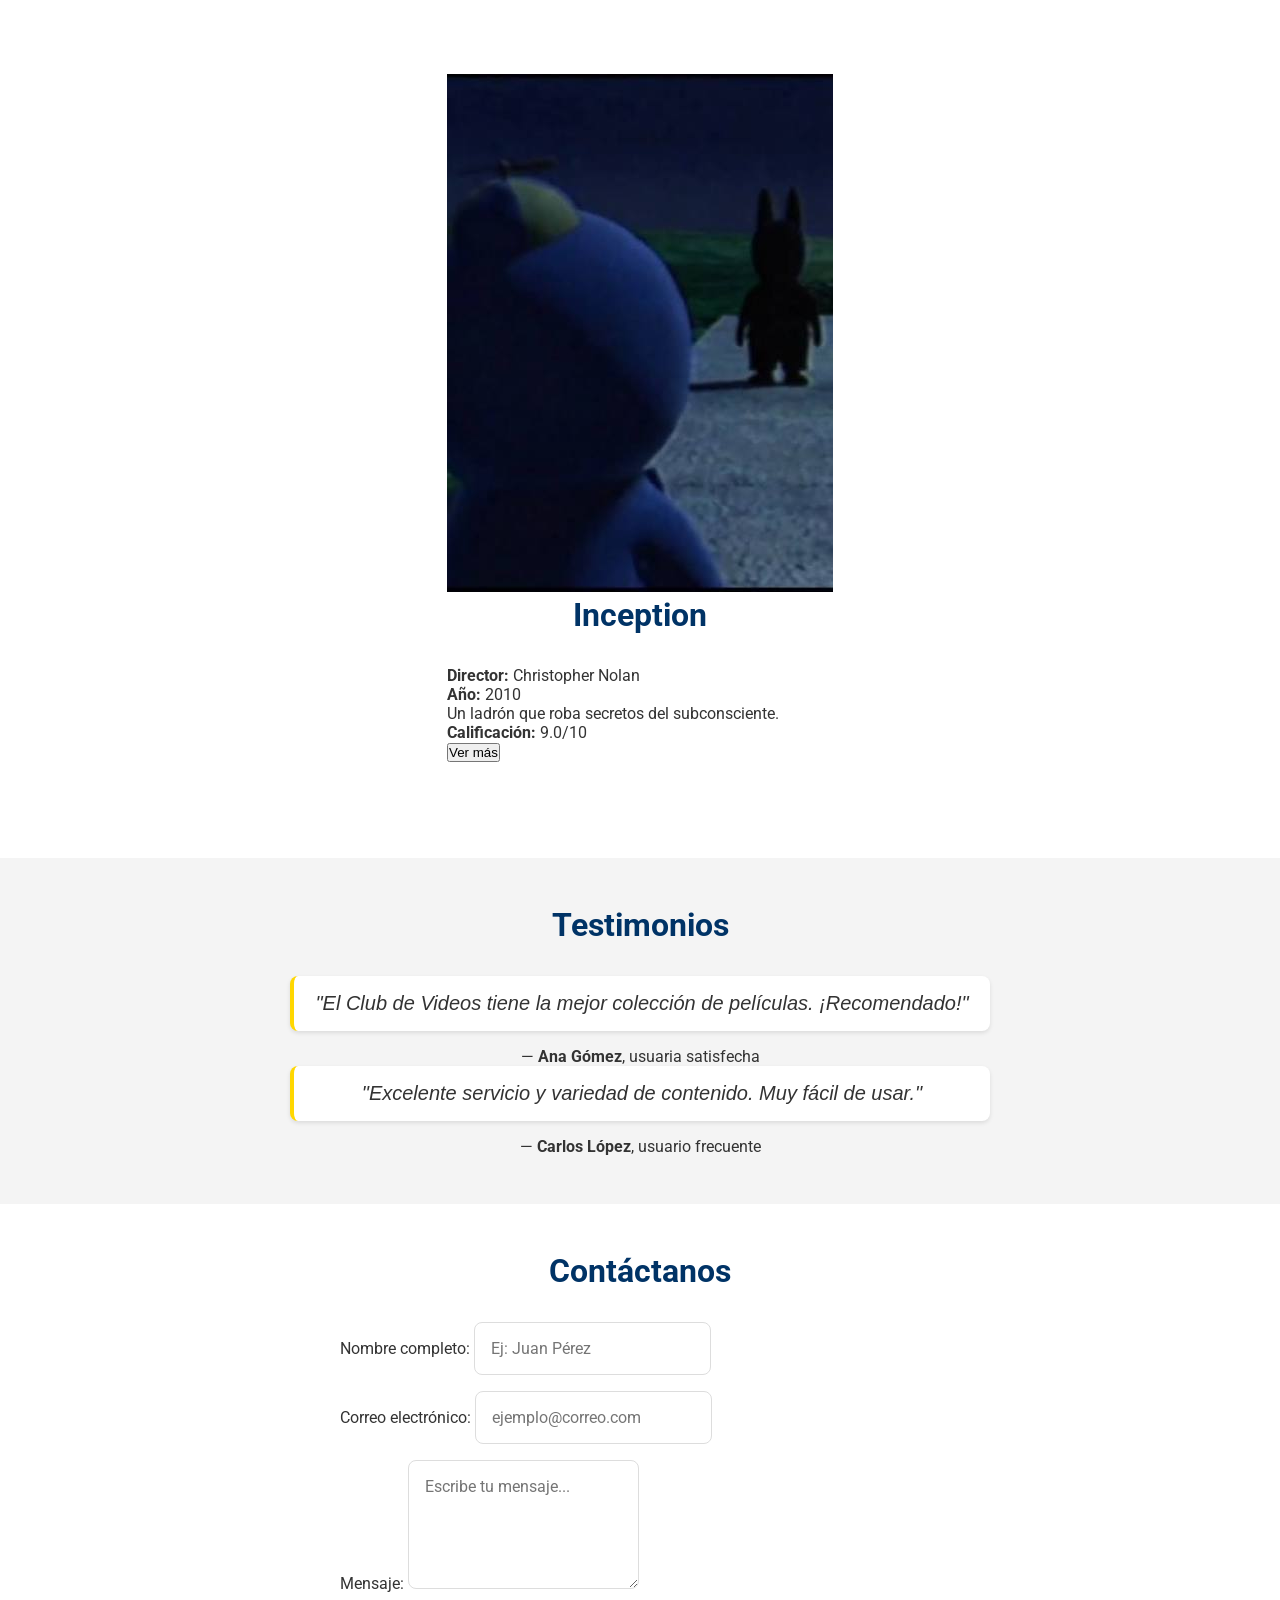
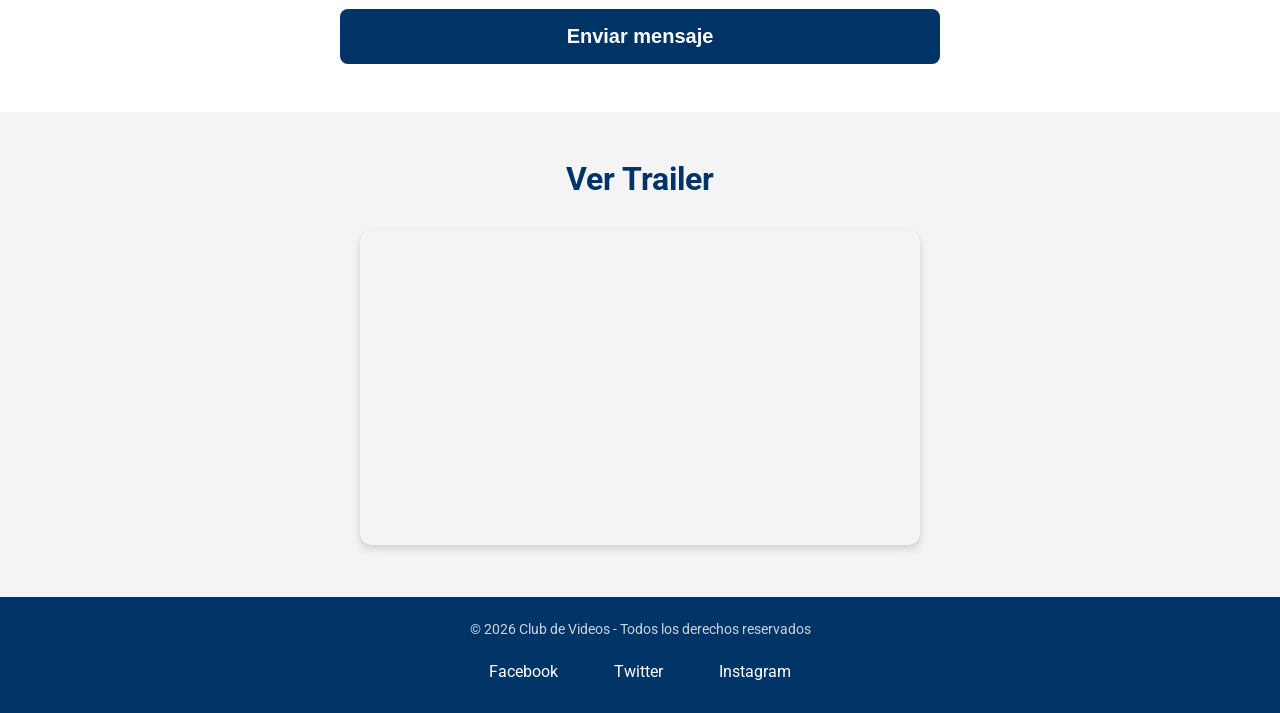
==== commit 3aaffd05: "Limpieza de estructura y orden de carpetas" ====
--- a/index0.html
+++ b/index0.html
@@ -21,18 +21,19 @@
     <link href="https://fonts.googleapis.com/css2?family=Roboto:wght@300;400;700&display=swap" 
           rel="stylesheet">
     <link rel="stylesheet" href="styles.css">
+    <link rel="stylesheet" href="css/main.css">
 </head>
 <body>
     <header class="header">
         <h1 class="header__logo">🎬 Club de Videos</h1>
         <nav class="header__nav">
             <ul class="header__menu">
-                <li><a class="header__link" class="header__link" href="#inicio">Inicio</a></li>
+                <li><a class="header__link" href="#inicio">Inicio</a></li>
                 <li><a class="header__link" href="#peliculas">Películas</a></li>
                 <li><a class="header__link" href="#testimonios">Testimonios</a></li>
                 <li><a class="header__link" href="#contacto">Contacto</a></li>
             </ul>
-            <button class="header__toggle">Tema</button><!-- to do -->
+            <!-- <button class="header__toggle">Tema</button> --><!-- to do -->
         </nav>
     </header>
     <main>
@@ -44,7 +45,7 @@
         <section id="peliculas" class="card">
             <h2 class="card__title">Películas Destacadas</h2>
             <div class="card__grid"><!-- to do reemplazo de '-' por '__'-->
-                <article class="card card--featured" itemscope itemtype="https://schema.org/Movie">
+                <article class="card card--featured" itemscope itemtype="https://schema.org/Movie"> <!-- To do -->
                     <img itemprop="image" class="card__image"
                          src="assets/images/aus.jpg" 
                          alt="Cartel de la película El Padrino">
--- a/styles.css
+++ b/styles.css
@@ -1,190 +1,4 @@
-:root{
-    --color-primary:#003366;
-    --color-primary-light:#004c99;
-    --color-secondary:#ffd700;
-    --color-background:#f4f4f4;
-    --color-text:#333333;
-    --color-text-light:#666666;
-    --color-white:#fff; /* #ffffff */
-
-    /* Tipos de fuentes */
-    --font-family:'Roboto', arial, sans-serif;
-    --font-size-base:16px;
-    --font-size-large:1.25rem;
-    --font-size-xl:2rem;
-    --font-size-xxl:3.5rem;
-
-    /* Espaciados */
-    --spacing-small:8px;
-    --spacing-medium:16px;
-    --spacing-large:24px;
-    --spacing-xl:32px;
-    --spacing-xxl:48px;
-
-    /* Qué será */
-    --shadow-small: 0 2px 4px rgba(0,0,0,0.1);
-    --shadow-medium: 0 4px 8px rgba(0,0,0,0.15);
-    --shadow-hover: 0 8px 24px rgba(0,0,0,0.25);
-
-    /* Transiciones */
-    --transition-fast: 0.2s ease;
-    --transition-medium: 0.3s ease;
-}
-
-*{
-    margin:0; /* px */
-    padding:0; /* Contenido va a estar en toda la página */
-    box-sizing: border-box;
-}
-
-body{
-    font-family: var(--font-family);
-    font-size: var(--font-size-base);
-    color: var(--color-text);
-    background-color: var(--color-background);
-}
-
-header{
-    display:flex;
-    justify-content: space-between; /* Da espacio entre los elementos */
-    align-items: center; /* Centrear elementos verticalmente */
-    padding: var(--spacing-medium) var(--spacing-xl); /* NUEVO */
-    background-color: var(--color-primary);
-    color: var(--color-white);
-    box-shadow: var(--shadow-small); /* NUEVO */
-}
-
-header h1{
-    font-size: var(--font-size-xl);
-    font-weight: 700;
-    color: var(--color-white);
-}
-
-nav ul{
-    display: flex;
-    list-style: none;
-    gap: var(--spacing-large);
-}
-
-nav ul li a{
-    color: var(--color-white);
-    text-decoration: none;
-    padding: var(--spacing-small) var(--spacing-medium);
-    border-radius: 4px;
-    transition: all var(--transition-fast); /* NUEVO */
-}
-
-nav ul li a:hover{
-    background-color: rgba(255, 255, 255, 0.15);
-    color: var(--color-secondary);
-}
-
-#inicio{
-    display: flex;
-    flex-direction: column;
-    justify-content: center;
-    align-items: center;
-    text-align: center;
-    padding: var(--spacing-xxl) var(--spacing-xl);
-
-    min-height: 60vh;
-    background: linear-gradient(135deg, var(--color-primary), var(--color-primary-light));
-    color: var(--color-white);
-}
-
-/* main section h2 */
-#inicio h2{
-    font-size: var(--font-size-xxl);
-    font-weight: 700;
-    margin-bottom: var(--spacing-medium);
-    animation: fadeIn 1.5s ease-in-out;
-}
-
-#inicio p{
-    font-size: var(--font-size-large);
-    margin-bottom: var(--spacing-large);
-    opacity: 0.9;
-    animation: slideIn 1.8s ease-out;
-}
-
-#inicio a{
-    display: inline-block;
-    background-color: var(--color-secondary);
-    color: var(--color-text);
-    padding: var(--spacing-medium) var(--spacing-xl);
-    border-radius: 8px;
-    text-decoration: none;
-    font-weight: 700;
-    font-size: var(--font-size-large);
-    transition: all var(--transition-medium);
-    animation: fadeIn 2s ease-in-out;
-}
-
-#inicio a:hover{
-    transform: scale(1.05);
-    box-shadow: var(--color-text);
-    background-color: #f7dc3f;
-}
-
-#peliculas{
-    padding: var(--spacing-xxl) var(--font-size-xl);
-    background-color: var(--color-white);
-}
-
-#peliculas h2{
-    font-size: var(--font-size-xl);
-    color: var(--color-primary);
-    text-align: center;
-    margin-bottom: var(--spacing-xl);
-}
-
-/* NUEVO */
-
-.peliculas-grid {
-    display: flex;
-    flex-wrap: wrap;
-    justify-content: center;
-    gap: var(--spacing-large);
-    max-width: 1200px;
-    margin: 0 auto;
-}
-
-.peliculas-grid article {
-    display: flex;
-    flex-direction: column;
-    flex: 1;
-    min-width: 250px;
-    max-width: 300px;
-    background-color: var(--color-white);
-    border-radius: 12px;
-    box-shadow: var(--shadow-medium);
-    overflow: hidden;
-    transition: all var(--transition-medium);
-}
-
-.peliculas-grid article:hover {
-    transform: translateY(-8px); /* Va hacia arriba */
-    box-shadow: var(--shadow-hover);
-}
-
-.peliculas-grid article img {
-    width: 100%;
-    height: 300px;
-    object-fit: cover;
-    object-position: center;
-}
-
-.peliculas-grid article h3 {
-    font-size: var(--font-size-large);
-    color: var(--color-primary);
-    padding: var(--spacing-medium) var(--spacing-medium) var(--spacing-small);
-}
-
-.peliculas-grid article p {
-    color: var(--color-text-light);
-    padding: 0 var(--spacing-medium) var(--spacing-small);
-    font-size: 0.9rem;
-}
+
 
 #testimonios {
     padding: var(--spacing-xxl) var(--spacing-xl);
--- a/css/main.css
+++ b/css/main.css
@@ -0,0 +1,9 @@
+@import 'base/variables.css';
+@import 'base/reset.css';
+
+@import 'components/header.css';
+@import 'components/hero.css';
+@import 'components/card.css';
+@import 'components/testimonials.css';
+
+
